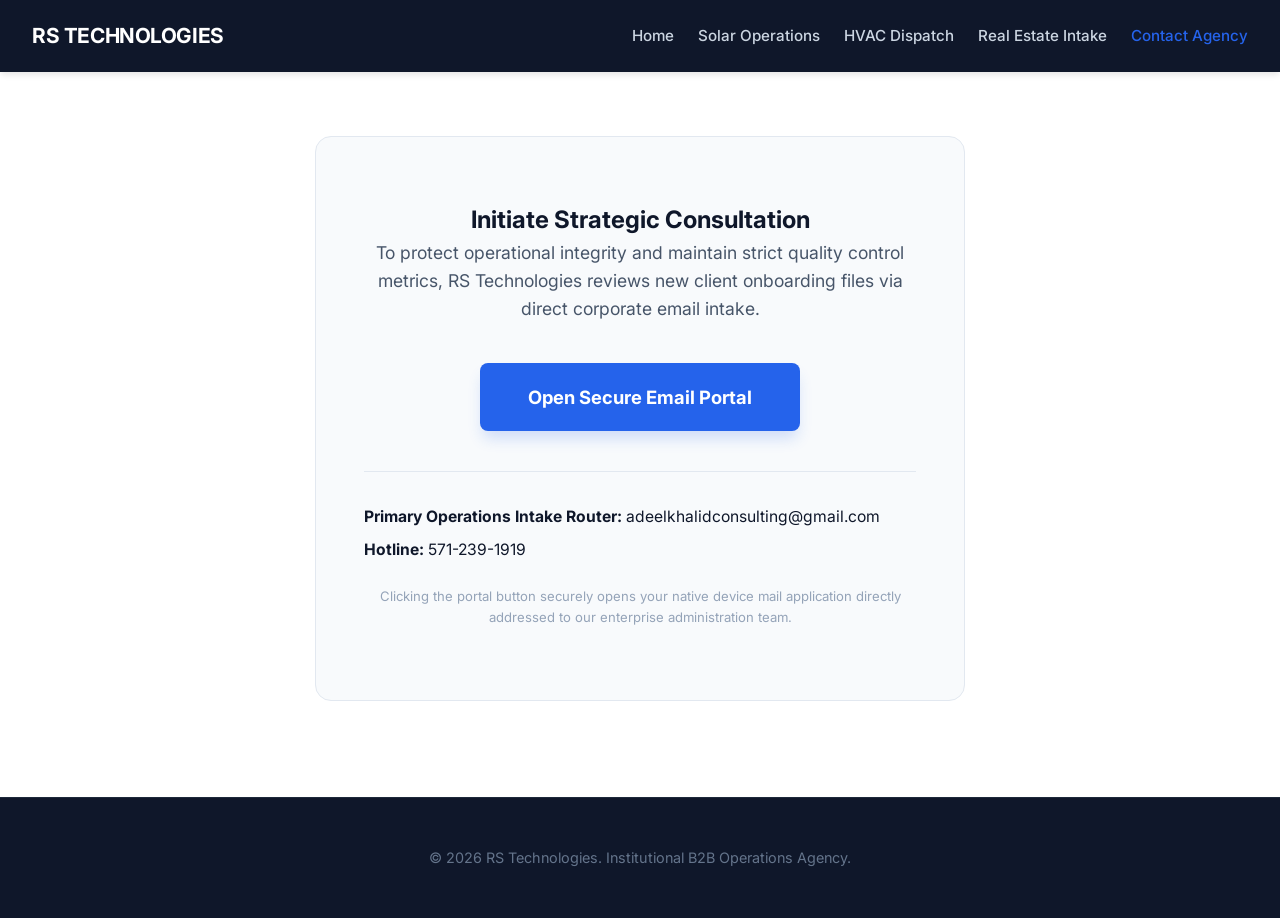
==== contact.html @ de3f24df "Add files via upload" ====
<!DOCTYPE html>
<html lang="en">
<head>
    <meta charset="UTF-8">
    <meta name="viewport" content="width=device-width, initial-scale=1.0">
    <meta name="description" content="Initiate operational partnership with RS Technologies B2B Intake Agency. Contact our operations desk directly.">
    <title>Initiate Corporate Partnership | RS Technologies</title>
    <link rel="stylesheet" href="styles.css">
</head>
<body>
    <nav>
        <a href="index.html" class="logo">RS TECHNOLOGIES</a>
        <div class="links">
            <a href="index.html">Home</a>
            <a href="solar.html">Solar Operations</a>
            <a href="hvac.html">HVAC Dispatch</a>
            <a href="realestate.html">Real Estate Intake</a>
            <a href="contact.html" class="active">Contact Agency</a>
        </div>
    </nav>

    <main class="container page-content">
        <div class="contact-box">
            <h2>Initiate Strategic Consultation</h2>
            <p class="contact-lead">To protect operational integrity and maintain strict quality control metrics, RS Technologies reviews new client onboarding files via direct corporate email intake.</p>
            
            <div class="cta-wrapper">
                <a href="mailto:adeelkhalidconsulting@gmail.com?subject=RS%20Technologies%20Partnership%20Inquiry" class="btn-cta">Open Secure Email Portal</a>
            </div>
            
            <div class="contact-meta">
                <p><strong>Primary Operations Intake Router:</strong> adeelkhalidconsulting@gmail.com</p>
                <p><strong>Hotline:</strong> 571-239-1919</p>
                <p class="disclaimer">Clicking the portal button securely opens your native device mail application directly addressed to our enterprise administration team.</p>
            </div>
        </div>
    </main>

    <footer>
        <p>&copy; 2026 RS Technologies. Institutional B2B Operations Agency.</p>
    </footer>
</body>
</html>
---- styles.css ----
/* Production Global CSS Framework */
@import url('https://fonts.googleapis.com/css2?family=Inter:wght@300;400;500;600;700&display=swap');

:root {
    --navy: #0f172a;
    --blue: #2563eb;
    --slate: #475569;
    --light: #f8fafc;
    --border: #e2e8f0;
}

* {
    box-sizing: border-box;
    margin: 0;
    padding: 0;
}

body {
    font-family: 'Inter', sans-serif;
    color: var(--navy);
    line-height: 1.6;
    background: #fff;
    -webkit-font-smoothing: antialiased;
}

.container {
    width: 100%;
    max-width: 1200px;
    margin: 0 auto;
    padding: 0 24px;
}

/* Navigation Architecture */
nav {
    background: var(--navy);
    padding: 1.2rem 2rem;
    display: flex;
    justify-content: space-between;
    align-items: center;
    position: sticky;
    top: 0;
    z-index: 1000;
    box-shadow: 0 4px 6px -1px rgba(0, 0, 0, 0.1);
}

nav .logo {
    color: #fff;
    font-weight: 700;
    font-size: 1.3rem;
    text-decoration: none;
    letter-spacing: -0.02em;
}

nav .links {
    display: flex;
    gap: 1.5rem;
}

nav .links a {
    color: #cbd5e1;
    text-decoration: none;
    font-weight: 500;
    font-size: 0.95rem;
    transition: color 0.2s ease;
}

nav .links a:hover, nav .links a.active {
    color: #fff;
}

nav .links a.active {
    color: var(--blue);
}

/* Master Hero Layout */
.hero {
    background: linear-gradient(135deg, #0f172a 0%, #1e293b 100%);
    color: #fff;
    padding: 8rem 0;
    text-align: center;
}

.hero h1 {
    font-size: 3.5rem;
    font-weight: 700;
    letter-spacing: -0.04em;
    margin-bottom: 1.5rem;
    line-height: 1.2;
}

.hero p {
    font-size: 1.25rem;
    max-width: 800px;
    margin: 0 auto 2.5rem;
    color: #94a3b8;
}

/* Inner Page Structural Headings */
.inner-hero {
    background: var(--light);
    padding: 5rem 0;
    text-align: center;
    border-bottom: 1px solid var(--border);
}

.inner-hero h1 {
    font-size: 2.8rem;
    font-weight: 700;
    color: var(--navy);
    margin-bottom: 1rem;
    letter-spacing: -0.03em;
}

.inner-hero p {
    font-size: 1.2rem;
    color: var(--slate);
    max-width: 750px;
    margin: 0 auto;
}

/* Grid & Content Structures */
.section {
    padding: 6rem 0;
}

.section-title {
    font-size: 2.2rem;
    text-align: center;
    font-weight: 700;
    margin-bottom: 3.5rem;
    letter-spacing: -0.02em;
}

.grid {
    display: grid;
    grid-template-columns: repeat(auto-fit, minmax(320px, 1fr));
    gap: 2.5rem;
}

.card {
    padding: 3rem 2rem;
    border: 1px solid var(--border);
    border-radius: 12px;
    background: #fff;
    transition: all 0.3s cubic-bezier(0.4, 0, 0.2, 1);
    display: flex;
    flex-direction: column;
    justify-content: space-between;
}

.card:hover {
    transform: translateY(-4px);
    border-color: var(--blue);
    box-shadow: 0 20px 25px -5px rgba(0,0,0,0.05);
}

.card h3 {
    font-size: 1.4rem;
    margin-bottom: 1rem;
    color: var(--navy);
}

.card p {
    color: var(--slate);
    margin-bottom: 2rem;
    font-size: 0.98rem;
}

/* Content Split Column Patterns */
.content-grid {
    display: grid;
    grid-template-columns: 2fr 1fr;
    gap: 3.5rem;
}

.content-block h2 {
    font-size: 1.8rem;
    margin-bottom: 1.2rem;
    letter-spacing: -0.02em;
}

.content-block p {
    color: var(--slate);
    font-size: 1.05rem;
    margin-bottom: 2rem;
}

.content-block ul {
    list-style-type: none;
    margin-bottom: 2rem;
}

.content-block ul li {
    position: relative;
    padding-left: 1.75rem;
    margin-bottom: 0.75rem;
    color: var(--slate);
    font-size: 1.02rem;
}

.content-block ul li::before {
    content: "✓";
    position: absolute;
    left: 0;
    color: var(--blue);
    font-weight: 700;
}

.value-prop {
    background: var(--light);
    padding: 2rem;
    border-left: 4px solid var(--blue);
    border-radius: 0 8px 8px 0;
    margin-bottom: 2.5rem;
}

.value-prop h3 {
    font-size: 1.2rem;
    margin-bottom: 0.5rem;
}

.value-prop p {
    margin-bottom: 0;
    font-size: 0.98rem;
}

.sidebar-card {
    background: var(--light);
    padding: 2.5rem;
    border-radius: 12px;
    border: 1px solid var(--border);
    height: fit-content;
}

.sidebar-card h3 {
    margin-bottom: 0.75rem;
}

.sidebar-card p {
    color: var(--slate);
    font-size: 0.95rem;
    margin-bottom: 1.5rem;
}

/* Contact Module Panel */
.contact-box {
    max-width: 650px;
    margin: 4rem auto;
    padding: 4rem 3rem;
    background: var(--light);
    border-radius: 16px;
    border: 1px solid var(--border);
    text-align: center;
}

.contact-lead {
    color: var(--slate);
    font-size: 1.1rem;
    margin-bottom: 2.5rem;
}

.cta-wrapper {
    margin-bottom: 2.5rem;
}

.contact-meta {
    border-top: 1px solid var(--border);
    padding-top: 2rem;
    text-align: left;
}

.contact-meta p {
    margin-bottom: 0.5rem;
    font-size: 0.98rem;
}

.contact-meta .disclaimer {
    margin-top: 1.5rem;
    font-size: 0.82rem;
    color: #94a3b8;
    text-align: center;
}

/* Design Components & Utilities */
.btn {
    background: var(--blue);
    color: #fff;
    padding: 0.9rem 2rem;
    text-decoration: none;
    border-radius: 6px;
    font-weight: 600;
    display: inline-block;
    transition: background 0.2s ease;
}

.btn:hover {
    background: #1d4ed8;
}

.block-btn {
    display: block;
    text-align: center;
}

.btn-cta {
    background: var(--blue);
    color: #fff;
    padding: 1.2rem 3rem;
    text-decoration: none;
    border-radius: 8px;
    font-weight: 700;
    font-size: 1.15rem;
    display: inline-block;
    box-shadow: 0 10px 15px -3px rgba(37, 99, 235, 0.2);
    transition: transform 0.2s ease, background 0.2s ease;
}

.btn-cta:hover {
    background: #1d4ed8;
    transform: translateY(-2px);
}

.btn-ghost {
    color: var(--blue);
    text-decoration: none;
    font-weight: 600;
    font-size: 0.95rem;
}

.badge {
    background: #dbeafe;
    color: var(--blue);
    padding: 0.25rem 0.75rem;
    border-radius: 50px;
    font-size: 0.8rem;
    font-weight: 600;
    display: inline-block;
    margin-bottom: 1rem;
}

.accent-section {
    background: var(--light);
    border-radius: 20px;
    margin-bottom: 4rem;
    padding: 5rem 3rem;
}

.accent-wrapper {
    max-width: 800px;
    margin: 0 auto;
    text-align: center;
}

.accent-wrapper h2 {
    font-size: 2rem;
    margin-bottom: 1.5rem;
}

.accent-wrapper p {
    color: var(--slate);
    font-size: 1.1rem;
    margin-bottom: 2.5rem;
}

.stats-row {
    display: flex;
    justify-content: center;
    gap: 3rem;
    font-weight: 700;
    font-size: 1.1rem;
    color: var(--blue);
}

/* Global Corporate Footer */
footer {
    background: var(--navy);
    color: #64748b;
    text-align: center;
    padding: 3rem 2rem;
    border-top: 1px solid #1e293b;
    font-size: 0.9rem;
    margin-top: 6rem;
}

/* Responsive Adaptive Viewports */
@media (max-width: 968px) {
    .content-grid {
        grid-template-columns: 1fr;
        gap: 2.5rem;
    }
    .sidebar-card {
        order: -1;
    }
}

@media (max-width: 768px) {
    .hero h1 {
        font-size: 2.5rem;
    }
    nav {
        flex-direction: column;
        gap: 1.2rem;
        text-align: center;
    }
    .stats-row {
        flex-direction: column;
        gap: 1rem;
    }
}
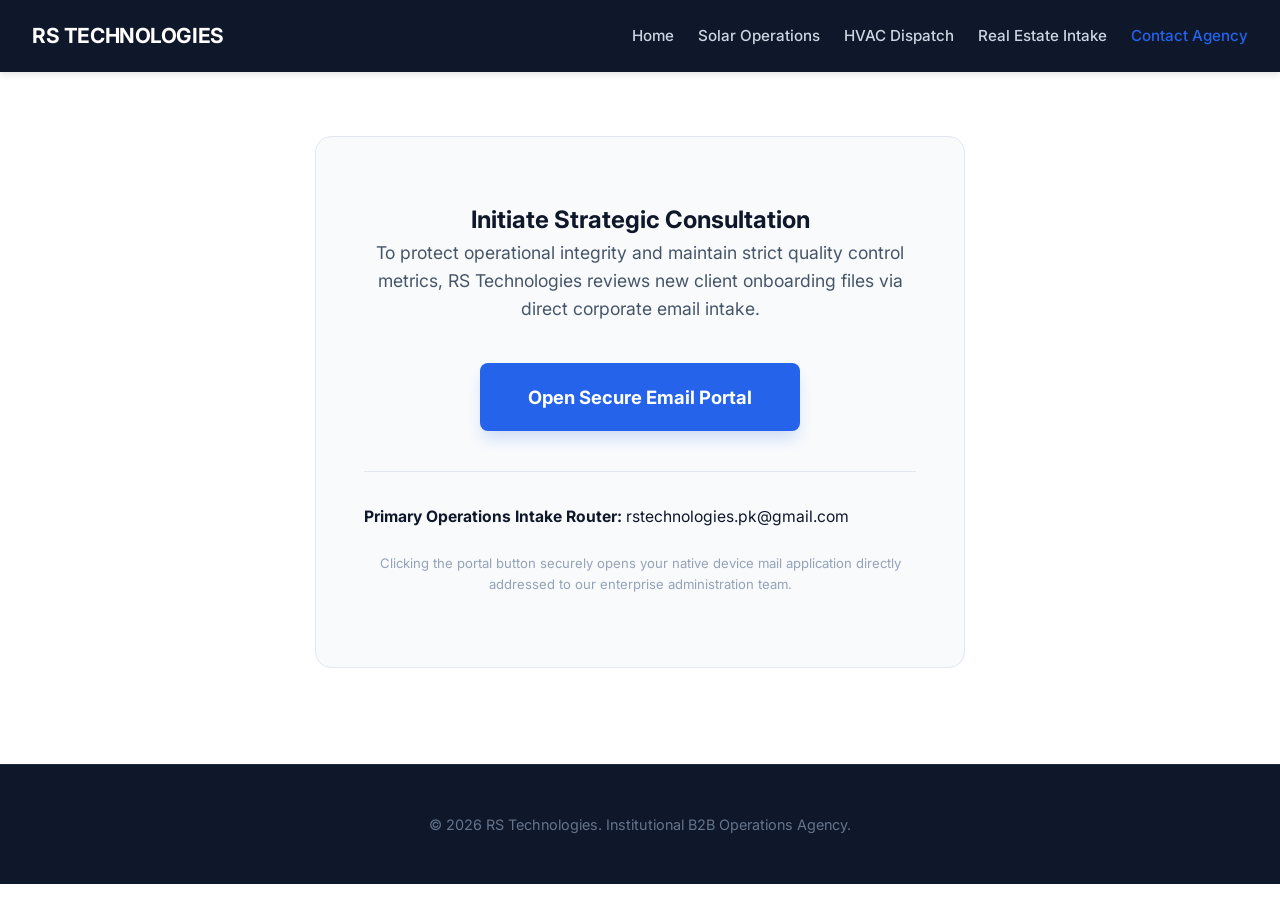
==== commit 53a3f527: "Update contact email and hotline information" ====
--- a/contact.html
+++ b/contact.html
@@ -29,8 +29,7 @@
             </div>
             
             <div class="contact-meta">
-                <p><strong>Primary Operations Intake Router:</strong> adeelkhalidconsulting@gmail.com</p>
-                <p><strong>Hotline:</strong> 571-239-1919</p>
+                <p><strong>Primary Operations Intake Router:</strong> rstechnologies.pk@gmail.com</p>
                 <p class="disclaimer">Clicking the portal button securely opens your native device mail application directly addressed to our enterprise administration team.</p>
             </div>
         </div>
@@ -40,4 +39,4 @@
         <p>&copy; 2026 RS Technologies. Institutional B2B Operations Agency.</p>
     </footer>
 </body>
-</html>+</html>
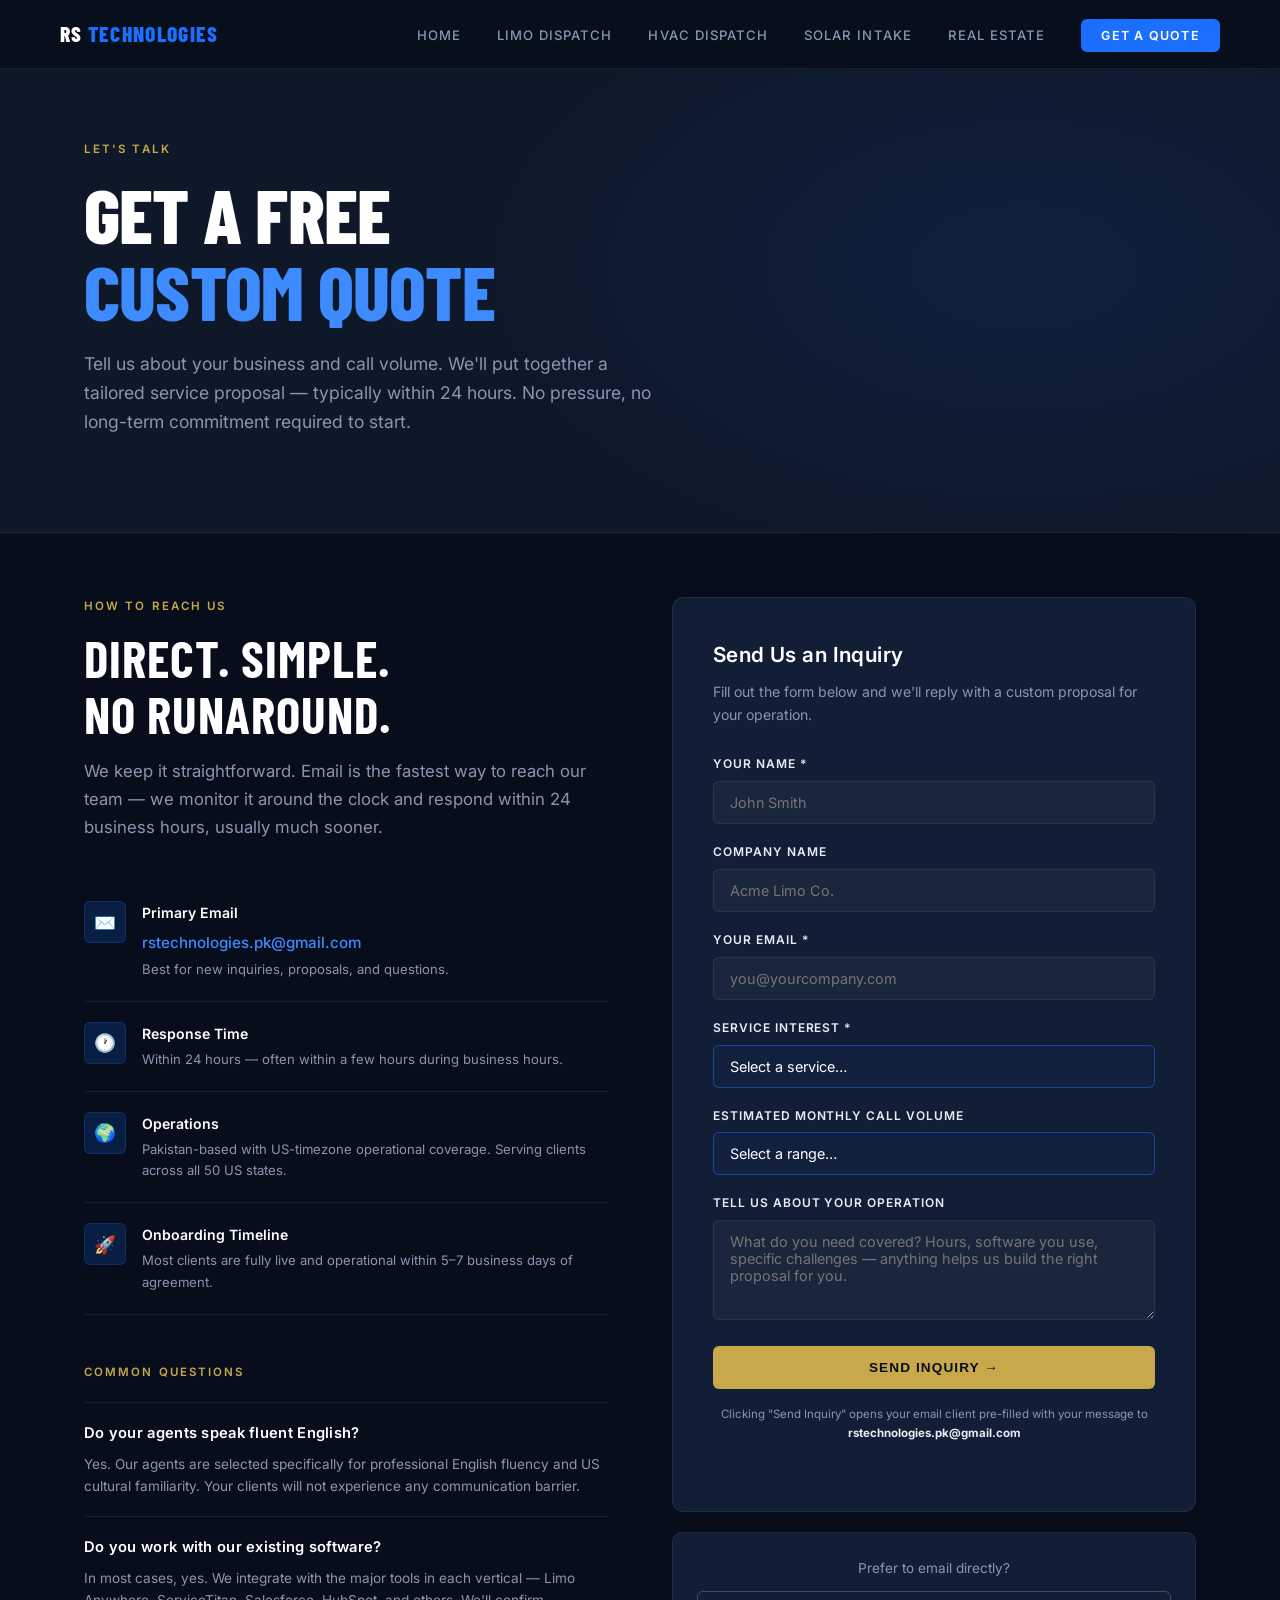
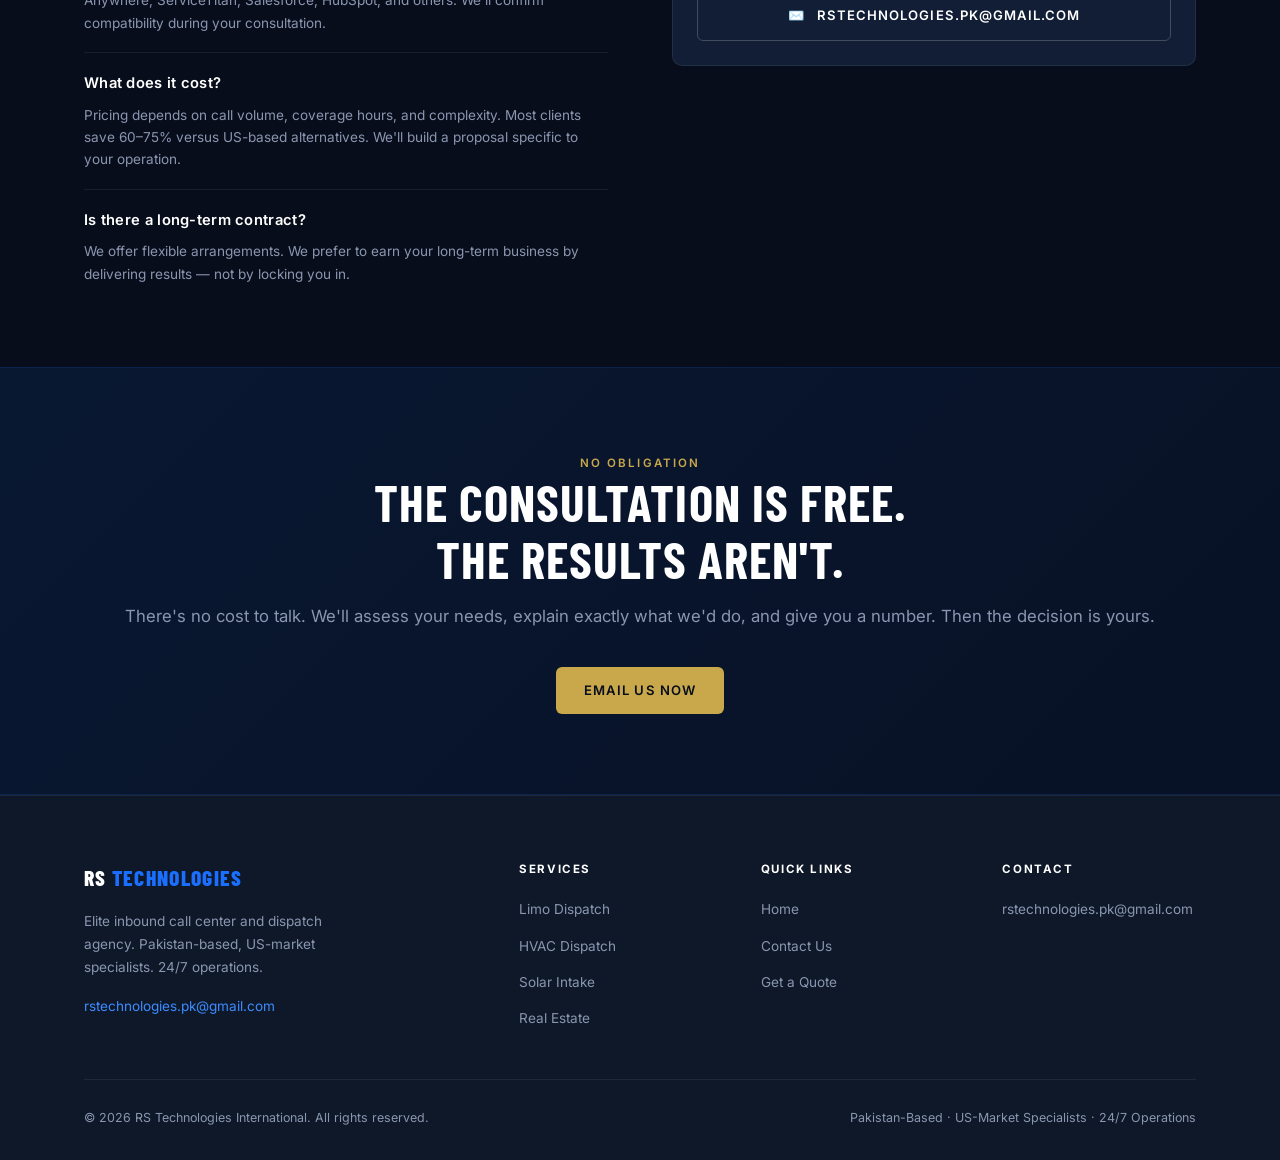
==== commit 994302c4: "Add files via upload" ====
--- a/contact.html
+++ b/contact.html
@@ -1,42 +1,236 @@
 <!DOCTYPE html>
 <html lang="en">
 <head>
-    <meta charset="UTF-8">
-    <meta name="viewport" content="width=device-width, initial-scale=1.0">
-    <meta name="description" content="Initiate operational partnership with RS Technologies B2B Intake Agency. Contact our operations desk directly.">
-    <title>Initiate Corporate Partnership | RS Technologies</title>
-    <link rel="stylesheet" href="styles.css">
+  <meta charset="UTF-8" />
+  <meta name="viewport" content="width=device-width, initial-scale=1.0" />
+  <title>Contact RS Technologies | Get a Free Call Center Quote</title>
+  <meta name="description" content="Contact RS Technologies to get a free quote for limo dispatch, HVAC, solar, or real estate call center services. Email us or submit the inquiry form — we respond within 24 hours." />
+  <meta name="keywords" content="contact RS Technologies, call center quote, limo dispatch outsourcing inquiry, HVAC call center quote, inbound call center Pakistan contact" />
+  <meta name="robots" content="index, follow" />
+  <link rel="canonical" href="https://rstechnologiesinternational.com/contact.html" />
+  <meta property="og:title"       content="Contact RS Technologies | Get a Free Quote" />
+  <meta property="og:description" content="Get a free quote for professional inbound call center and dispatch services. We respond within 24 hours." />
+  <meta property="og:url"         content="https://rstechnologiesinternational.com/contact.html" />
+  <link rel="stylesheet" href="style.css" />
 </head>
 <body>
-    <nav>
-        <a href="index.html" class="logo">RS TECHNOLOGIES</a>
-        <div class="links">
-            <a href="index.html">Home</a>
-            <a href="solar.html">Solar Operations</a>
-            <a href="hvac.html">HVAC Dispatch</a>
-            <a href="realestate.html">Real Estate Intake</a>
-            <a href="contact.html" class="active">Contact Agency</a>
-        </div>
-    </nav>
-
-    <main class="container page-content">
-        <div class="contact-box">
-            <h2>Initiate Strategic Consultation</h2>
-            <p class="contact-lead">To protect operational integrity and maintain strict quality control metrics, RS Technologies reviews new client onboarding files via direct corporate email intake.</p>
-            
-            <div class="cta-wrapper">
-                <a href="mailto:adeelkhalidconsulting@gmail.com?subject=RS%20Technologies%20Partnership%20Inquiry" class="btn-cta">Open Secure Email Portal</a>
-            </div>
-            
-            <div class="contact-meta">
-                <p><strong>Primary Operations Intake Router:</strong> rstechnologies.pk@gmail.com</p>
-                <p class="disclaimer">Clicking the portal button securely opens your native device mail application directly addressed to our enterprise administration team.</p>
-            </div>
-        </div>
-    </main>
-
-    <footer>
-        <p>&copy; 2026 RS Technologies. Institutional B2B Operations Agency.</p>
-    </footer>
+
+<nav class="nav" role="navigation" aria-label="Main navigation">
+  <div class="nav-inner">
+    <a href="index.html" class="nav-logo">RS <span>Technologies</span></a>
+    <ul class="nav-links" role="list">
+      <li><a href="index.html">Home</a></li>
+      <li><a href="limo-dispatch.html">Limo Dispatch</a></li>
+      <li><a href="hvac.html">HVAC Dispatch</a></li>
+      <li><a href="solar.html">Solar Intake</a></li>
+      <li><a href="real-estate.html">Real Estate</a></li>
+      <li><a href="contact.html" class="nav-cta active">Get a Quote</a></li>
+    </ul>
+    <button class="nav-toggle" aria-label="Toggle navigation">
+      <span></span><span></span><span></span>
+    </button>
+  </div>
+</nav>
+
+<header class="page-hero" role="banner" style="padding-bottom:60px;">
+  <div class="container page-hero-inner">
+    <span class="eyebrow">Let's Talk</span>
+    <h1 class="display">Get a Free<br><span style="color:var(--blue-light)">Custom Quote</span></h1>
+    <p>Tell us about your business and call volume. We'll put together a tailored service proposal — typically within 24 hours. No pressure, no long-term commitment required to start.</p>
+  </div>
+</header>
+
+<main>
+<section class="section-sm" aria-labelledby="contact-heading">
+  <div class="container">
+    <div class="contact-grid">
+
+      <!-- LEFT: Info -->
+      <div class="contact-info">
+        <span class="eyebrow" style="margin-bottom:14px; display:block;">How to Reach Us</span>
+        <h2 id="contact-heading">Direct. Simple.<br>No Runaround.</h2>
+        <p>We keep it straightforward. Email is the fastest way to reach our team — we monitor it around the clock and respond within 24 business hours, usually much sooner.</p>
+
+        <div class="contact-method">
+          <div class="contact-method-icon" aria-hidden="true">✉️</div>
+          <div>
+            <h4>Primary Email</h4>
+            <a href="mailto:rstechnologies.pk@gmail.com">rstechnologies.pk@gmail.com</a>
+            <p style="margin-top:4px;">Best for new inquiries, proposals, and questions.</p>
+          </div>
+        </div>
+
+        <div class="contact-method">
+          <div class="contact-method-icon" aria-hidden="true">🕐</div>
+          <div>
+            <h4>Response Time</h4>
+            <p>Within 24 hours — often within a few hours during business hours.</p>
+          </div>
+        </div>
+
+        <div class="contact-method">
+          <div class="contact-method-icon" aria-hidden="true">🌍</div>
+          <div>
+            <h4>Operations</h4>
+            <p>Pakistan-based with US-timezone operational coverage. Serving clients across all 50 US states.</p>
+          </div>
+        </div>
+
+        <div class="contact-method">
+          <div class="contact-method-icon" aria-hidden="true">🚀</div>
+          <div>
+            <h4>Onboarding Timeline</h4>
+            <p>Most clients are fully live and operational within 5–7 business days of agreement.</p>
+          </div>
+        </div>
+
+        <!-- FAQ Mini -->
+        <div style="margin-top:48px;">
+          <div class="eyebrow" style="margin-bottom:20px; display:block;">Common Questions</div>
+
+          <div style="border-top:1px solid var(--border); padding:18px 0;">
+            <h3 style="color:var(--white); font-size:0.92rem; margin-bottom:8px;">Do your agents speak fluent English?</h3>
+            <p style="font-size:0.85rem;">Yes. Our agents are selected specifically for professional English fluency and US cultural familiarity. Your clients will not experience any communication barrier.</p>
+          </div>
+
+          <div style="border-top:1px solid var(--border); padding:18px 0;">
+            <h3 style="color:var(--white); font-size:0.92rem; margin-bottom:8px;">Do you work with our existing software?</h3>
+            <p style="font-size:0.85rem;">In most cases, yes. We integrate with the major tools in each vertical — Limo Anywhere, ServiceTitan, Salesforce, HubSpot, and others. We'll confirm compatibility during your consultation.</p>
+          </div>
+
+          <div style="border-top:1px solid var(--border); padding:18px 0;">
+            <h3 style="color:var(--white); font-size:0.92rem; margin-bottom:8px;">What does it cost?</h3>
+            <p style="font-size:0.85rem;">Pricing depends on call volume, coverage hours, and complexity. Most clients save 60–75% versus US-based alternatives. We'll build a proposal specific to your operation.</p>
+          </div>
+
+          <div style="border-top:1px solid var(--border); padding:18px 0;">
+            <h3 style="color:var(--white); font-size:0.92rem; margin-bottom:8px;">Is there a long-term contract?</h3>
+            <p style="font-size:0.85rem;">We offer flexible arrangements. We prefer to earn your long-term business by delivering results — not by locking you in.</p>
+          </div>
+        </div>
+      </div>
+
+      <!-- RIGHT: Form -->
+      <div>
+        <div class="contact-form-box">
+          <h3>Send Us an Inquiry</h3>
+          <p>Fill out the form below and we'll reply with a custom proposal for your operation.</p>
+
+          <form id="contactForm" novalidate aria-label="Contact inquiry form">
+            <div class="form-group">
+              <label for="name">Your Name *</label>
+              <input type="text" id="name" name="name" placeholder="John Smith" required autocomplete="name" />
+            </div>
+            <div class="form-group">
+              <label for="company">Company Name</label>
+              <input type="text" id="company" name="company" placeholder="Acme Limo Co." autocomplete="organization" />
+            </div>
+            <div class="form-group">
+              <label for="email">Your Email *</label>
+              <input type="email" id="email" name="email" placeholder="you@yourcompany.com" required autocomplete="email" />
+            </div>
+            <div class="form-group">
+              <label for="service">Service Interest *</label>
+              <select id="service" name="service" required>
+                <option value="" disabled selected>Select a service…</option>
+                <option value="Limo &amp; Executive Dispatch">Limo &amp; Executive Dispatch</option>
+                <option value="HVAC Dispatch">HVAC Dispatch</option>
+                <option value="Solar Lead Intake">Solar Lead Intake</option>
+                <option value="Real Estate Intake">Real Estate Intake</option>
+                <option value="General Inbound Answering">General Inbound Answering</option>
+                <option value="Multiple Services">Multiple Services</option>
+                <option value="Other / Not Listed">Other / Not Listed</option>
+              </select>
+            </div>
+            <div class="form-group">
+              <label for="volume">Estimated Monthly Call Volume</label>
+              <select id="volume" name="volume">
+                <option value="" disabled selected>Select a range…</option>
+                <option value="Under 100">Under 100 calls/month</option>
+                <option value="100–500">100–500 calls/month</option>
+                <option value="500–1,000">500–1,000 calls/month</option>
+                <option value="1,000–5,000">1,000–5,000 calls/month</option>
+                <option value="5,000+">5,000+ calls/month</option>
+                <option value="Not Sure">Not Sure Yet</option>
+              </select>
+            </div>
+            <div class="form-group">
+              <label for="message">Tell Us About Your Operation</label>
+              <textarea id="message" name="message" placeholder="What do you need covered? Hours, software you use, specific challenges — anything helps us build the right proposal for you."></textarea>
+            </div>
+            <button type="submit" class="btn btn-gold form-submit">Send Inquiry →</button>
+          </form>
+
+          <p style="font-size:0.72rem; color:var(--muted); text-align:center; margin-top:16px;">
+            Clicking "Send Inquiry" opens your email client pre-filled with your message to <strong style="color:var(--offwhite);">rstechnologies.pk@gmail.com</strong>
+          </p>
+        </div>
+
+        <!-- Direct email fallback -->
+        <div style="margin-top:20px; background:var(--navy-card); border:1px solid var(--border); border-radius:10px; padding:24px; text-align:center;">
+          <p style="font-size:0.85rem; margin-bottom:12px;">Prefer to email directly?</p>
+          <a href="mailto:rstechnologies.pk@gmail.com?subject=Partnership Inquiry — RS Technologies" class="btn btn-outline" style="width:100%; justify-content:center;">
+            ✉️ &nbsp; rstechnologies.pk@gmail.com
+          </a>
+        </div>
+      </div>
+
+    </div>
+  </div>
+</section>
+
+<!-- BOTTOM CTA -->
+<section class="cta-band" aria-labelledby="contact-cta-heading">
+  <div class="container">
+    <span class="eyebrow">No Obligation</span>
+    <h2 id="contact-cta-heading">The Consultation is Free.<br>The Results Aren't.</h2>
+    <p>There's no cost to talk. We'll assess your needs, explain exactly what we'd do, and give you a number. Then the decision is yours.</p>
+    <div class="actions">
+      <a href="mailto:rstechnologies.pk@gmail.com?subject=Free Consultation Request" class="btn btn-gold">Email Us Now</a>
+    </div>
+  </div>
+</section>
+</main>
+
+<footer role="contentinfo">
+  <div class="container">
+    <div class="footer-grid">
+      <div class="footer-brand">
+        <div class="nav-logo">RS <span style="color:var(--blue)">Technologies</span></div>
+        <p>Elite inbound call center and dispatch agency. Pakistan-based, US-market specialists. 24/7 operations.</p>
+        <a href="mailto:rstechnologies.pk@gmail.com" style="color:var(--blue-light); font-size:0.85rem; margin-top:16px; display:inline-block;">rstechnologies.pk@gmail.com</a>
+      </div>
+      <div class="footer-col">
+        <h4>Services</h4>
+        <ul role="list">
+          <li><a href="limo-dispatch.html">Limo Dispatch</a></li>
+          <li><a href="hvac.html">HVAC Dispatch</a></li>
+          <li><a href="solar.html">Solar Intake</a></li>
+          <li><a href="real-estate.html">Real Estate</a></li>
+        </ul>
+      </div>
+      <div class="footer-col">
+        <h4>Quick Links</h4>
+        <ul role="list">
+          <li><a href="index.html">Home</a></li>
+          <li><a href="contact.html">Contact Us</a></li>
+          <li><a href="contact.html">Get a Quote</a></li>
+        </ul>
+      </div>
+      <div class="footer-col">
+        <h4>Contact</h4>
+        <ul role="list">
+          <li><a href="mailto:rstechnologies.pk@gmail.com">rstechnologies.pk@gmail.com</a></li>
+        </ul>
+      </div>
+    </div>
+    <div class="footer-bottom">
+      <p style="color:var(--muted);">© 2026 RS Technologies International. All rights reserved.</p>
+      <span>Pakistan-Based · US-Market Specialists · 24/7 Operations</span>
+    </div>
+  </div>
+</footer>
+
+<script src="main.js"></script>
 </body>
 </html>
--- a/style.css
+++ b/style.css
@@ -0,0 +1,944 @@
+/* ============================================
+   RS TECHNOLOGIES — Global Stylesheet
+   Palette: Midnight Navy / Electric Blue / Gold
+   Type: Barlow Condensed (display) / Inter (body)
+   ============================================ */
+
+@import url('https://fonts.googleapis.com/css2?family=Barlow+Condensed:wght@400;600;700;800&family=Inter:wght@300;400;500;600&display=swap');
+
+/* ---- Reset & Base ---- */
+*, *::before, *::after { box-sizing: border-box; margin: 0; padding: 0; }
+
+:root {
+  --navy:       #070D1A;
+  --navy-mid:   #0E1829;
+  --navy-card:  #111E35;
+  --blue:       #1A6FFF;
+  --blue-light: #3D8BFF;
+  --blue-glow:  rgba(26,111,255,0.18);
+  --gold:       #C9A84C;
+  --gold-light: #DFC074;
+  --white:      #FFFFFF;
+  --offwhite:   #E8ECF4;
+  --muted:      #8A96B0;
+  --border:     rgba(255,255,255,0.07);
+  --radius:     6px;
+  --transition: 0.25s ease;
+}
+
+html { scroll-behavior: smooth; font-size: 16px; }
+
+body {
+  background: var(--navy);
+  color: var(--offwhite);
+  font-family: 'Inter', sans-serif;
+  font-weight: 400;
+  line-height: 1.65;
+  -webkit-font-smoothing: antialiased;
+}
+
+img { max-width: 100%; display: block; }
+a { color: inherit; text-decoration: none; }
+ul { list-style: none; }
+
+/* ---- Typography Scale ---- */
+.display {
+  font-family: 'Barlow Condensed', sans-serif;
+  font-weight: 800;
+  text-transform: uppercase;
+  letter-spacing: -0.01em;
+  line-height: 1.0;
+}
+
+h1 { font-size: clamp(2.8rem, 6vw, 5.2rem); }
+h2 { font-size: clamp(2rem, 4vw, 3.2rem); font-family: 'Barlow Condensed', sans-serif; font-weight: 700; text-transform: uppercase; letter-spacing: 0.02em; line-height: 1.1; }
+h3 { font-size: 1.15rem; font-weight: 600; letter-spacing: 0.02em; }
+p  { font-size: 1rem; color: var(--muted); }
+
+.eyebrow {
+  font-family: 'Inter', sans-serif;
+  font-size: 0.72rem;
+  font-weight: 600;
+  letter-spacing: 0.18em;
+  text-transform: uppercase;
+  color: var(--gold);
+}
+
+/* ---- Layout ---- */
+.container { max-width: 1160px; margin: 0 auto; padding: 0 24px; }
+.section    { padding: 96px 0; }
+.section-sm { padding: 64px 0; }
+
+/* ---- Navigation ---- */
+.nav {
+  position: fixed;
+  top: 0; left: 0; right: 0;
+  z-index: 100;
+  padding: 0 24px;
+  background: rgba(7,13,26,0.85);
+  backdrop-filter: blur(14px);
+  -webkit-backdrop-filter: blur(14px);
+  border-bottom: 1px solid var(--border);
+  transition: background var(--transition);
+}
+
+.nav-inner {
+  max-width: 1160px;
+  margin: 0 auto;
+  display: flex;
+  align-items: center;
+  justify-content: space-between;
+  height: 68px;
+}
+
+.nav-logo {
+  font-family: 'Barlow Condensed', sans-serif;
+  font-weight: 800;
+  font-size: 1.35rem;
+  letter-spacing: 0.06em;
+  text-transform: uppercase;
+  color: var(--white);
+}
+
+.nav-logo span { color: var(--blue); }
+
+.nav-links {
+  display: flex;
+  align-items: center;
+  gap: 36px;
+}
+
+.nav-links a {
+  font-size: 0.82rem;
+  font-weight: 500;
+  letter-spacing: 0.08em;
+  text-transform: uppercase;
+  color: var(--muted);
+  transition: color var(--transition);
+}
+
+.nav-links a:hover,
+.nav-links a.active { color: var(--white); }
+
+.nav-cta {
+  font-size: 0.78rem !important;
+  font-weight: 600 !important;
+  letter-spacing: 0.1em !important;
+  color: var(--white) !important;
+  background: var(--blue);
+  padding: 9px 20px;
+  border-radius: var(--radius);
+  transition: background var(--transition) !important;
+}
+
+.nav-cta:hover { background: var(--blue-light) !important; }
+
+/* Hamburger */
+.nav-toggle {
+  display: none;
+  flex-direction: column;
+  gap: 5px;
+  cursor: pointer;
+  background: none;
+  border: none;
+  padding: 4px;
+}
+
+.nav-toggle span {
+  display: block;
+  width: 24px;
+  height: 2px;
+  background: var(--white);
+  border-radius: 2px;
+  transition: all 0.3s ease;
+}
+
+/* ---- Hero ---- */
+.hero {
+  min-height: 100vh;
+  display: flex;
+  align-items: center;
+  padding-top: 68px;
+  position: relative;
+  overflow: hidden;
+}
+
+.hero-bg {
+  position: absolute;
+  inset: 0;
+  background:
+    radial-gradient(ellipse 80% 60% at 60% 40%, rgba(26,111,255,0.12) 0%, transparent 70%),
+    linear-gradient(180deg, var(--navy) 0%, var(--navy-mid) 100%);
+}
+
+.hero-grid {
+  position: absolute;
+  inset: 0;
+  background-image:
+    linear-gradient(rgba(255,255,255,0.03) 1px, transparent 1px),
+    linear-gradient(90deg, rgba(255,255,255,0.03) 1px, transparent 1px);
+  background-size: 60px 60px;
+  mask-image: linear-gradient(180deg, transparent 0%, rgba(0,0,0,0.6) 30%, rgba(0,0,0,0.6) 70%, transparent 100%);
+}
+
+.hero-content {
+  position: relative;
+  z-index: 2;
+  max-width: 1160px;
+  margin: 0 auto;
+  padding: 80px 24px 60px;
+  display: grid;
+  grid-template-columns: 1fr 1fr;
+  gap: 80px;
+  align-items: center;
+}
+
+.hero-left { }
+
+.hero-eyebrow {
+  display: inline-flex;
+  align-items: center;
+  gap: 10px;
+  margin-bottom: 28px;
+}
+
+.hero-eyebrow-dot {
+  width: 6px; height: 6px;
+  border-radius: 50%;
+  background: var(--blue);
+  animation: pulse 2s infinite;
+}
+
+@keyframes pulse {
+  0%, 100% { box-shadow: 0 0 0 0 rgba(26,111,255,0.6); }
+  50%       { box-shadow: 0 0 0 8px rgba(26,111,255,0); }
+}
+
+.hero h1 { color: var(--white); margin-bottom: 8px; }
+.hero h1 em { font-style: normal; color: var(--blue); }
+.hero-sub {
+  font-size: 1.1rem;
+  color: var(--muted);
+  margin: 20px 0 40px;
+  max-width: 480px;
+  line-height: 1.7;
+}
+
+.hero-actions { display: flex; gap: 14px; flex-wrap: wrap; }
+
+/* ---- Dispatch Console (Signature Element) ---- */
+.dispatch-console {
+  background: var(--navy-card);
+  border: 1px solid var(--border);
+  border-radius: 10px;
+  overflow: hidden;
+  box-shadow: 0 24px 60px rgba(0,0,0,0.5), 0 0 0 1px rgba(26,111,255,0.1);
+}
+
+.console-header {
+  background: rgba(26,111,255,0.08);
+  border-bottom: 1px solid var(--border);
+  padding: 14px 20px;
+  display: flex;
+  align-items: center;
+  justify-content: space-between;
+}
+
+.console-dots { display: flex; gap: 7px; }
+.console-dots span {
+  width: 10px; height: 10px; border-radius: 50%;
+}
+.console-dots span:nth-child(1) { background: #FF5F57; }
+.console-dots span:nth-child(2) { background: #FEBC2E; }
+.console-dots span:nth-child(3) { background: #28C840; }
+
+.console-title {
+  font-size: 0.72rem;
+  font-weight: 600;
+  letter-spacing: 0.12em;
+  text-transform: uppercase;
+  color: var(--muted);
+}
+
+.console-status {
+  display: flex;
+  align-items: center;
+  gap: 6px;
+  font-size: 0.68rem;
+  color: #28C840;
+  font-weight: 600;
+  letter-spacing: 0.08em;
+  text-transform: uppercase;
+}
+
+.console-status::before {
+  content: '';
+  width: 6px; height: 6px;
+  border-radius: 50%;
+  background: #28C840;
+  animation: pulse-green 1.5s infinite;
+}
+
+@keyframes pulse-green {
+  0%, 100% { opacity: 1; }
+  50%       { opacity: 0.3; }
+}
+
+.console-body { padding: 20px; }
+
+.console-stat-row {
+  display: grid;
+  grid-template-columns: 1fr 1fr 1fr;
+  gap: 12px;
+  margin-bottom: 20px;
+}
+
+.console-stat {
+  background: rgba(255,255,255,0.03);
+  border: 1px solid var(--border);
+  border-radius: var(--radius);
+  padding: 12px 14px;
+  text-align: center;
+}
+
+.console-stat-num {
+  font-family: 'Barlow Condensed', sans-serif;
+  font-size: 1.6rem;
+  font-weight: 700;
+  color: var(--blue-light);
+  display: block;
+}
+
+.console-stat-label {
+  font-size: 0.62rem;
+  text-transform: uppercase;
+  letter-spacing: 0.1em;
+  color: var(--muted);
+  display: block;
+  margin-top: 2px;
+}
+
+.console-feed { }
+
+.console-feed-title {
+  font-size: 0.65rem;
+  font-weight: 600;
+  letter-spacing: 0.14em;
+  text-transform: uppercase;
+  color: var(--muted);
+  margin-bottom: 10px;
+  border-bottom: 1px solid var(--border);
+  padding-bottom: 8px;
+}
+
+.feed-item {
+  display: flex;
+  align-items: center;
+  gap: 10px;
+  padding: 8px 0;
+  border-bottom: 1px solid rgba(255,255,255,0.03);
+  font-size: 0.78rem;
+  animation: fadeIn 0.4s ease;
+}
+
+@keyframes fadeIn {
+  from { opacity: 0; transform: translateX(-8px); }
+  to   { opacity: 1; transform: translateX(0); }
+}
+
+.feed-badge {
+  font-size: 0.6rem;
+  font-weight: 700;
+  letter-spacing: 0.08em;
+  text-transform: uppercase;
+  padding: 3px 7px;
+  border-radius: 3px;
+  white-space: nowrap;
+  flex-shrink: 0;
+}
+
+.badge-limo  { background: rgba(201,168,76,0.15); color: var(--gold); }
+.badge-hvac  { background: rgba(26,111,255,0.15); color: var(--blue-light); }
+.badge-solar { background: rgba(40,200,64,0.12); color: #4CD964; }
+.badge-re    { background: rgba(255,95,87,0.12); color: #FF8A80; }
+
+.feed-text { color: var(--offwhite); flex: 1; }
+.feed-time { font-size: 0.65rem; color: var(--muted); white-space: nowrap; }
+
+/* ---- Buttons ---- */
+.btn {
+  display: inline-flex;
+  align-items: center;
+  gap: 8px;
+  padding: 13px 28px;
+  border-radius: var(--radius);
+  font-size: 0.82rem;
+  font-weight: 600;
+  letter-spacing: 0.08em;
+  text-transform: uppercase;
+  cursor: pointer;
+  border: none;
+  transition: all var(--transition);
+  white-space: nowrap;
+}
+
+.btn-primary {
+  background: var(--blue);
+  color: var(--white);
+}
+
+.btn-primary:hover {
+  background: var(--blue-light);
+  transform: translateY(-1px);
+  box-shadow: 0 8px 24px rgba(26,111,255,0.35);
+}
+
+.btn-outline {
+  background: transparent;
+  color: var(--white);
+  border: 1px solid rgba(255,255,255,0.2);
+}
+
+.btn-outline:hover {
+  border-color: rgba(255,255,255,0.5);
+  background: rgba(255,255,255,0.04);
+}
+
+.btn-gold {
+  background: var(--gold);
+  color: var(--navy);
+}
+
+.btn-gold:hover {
+  background: var(--gold-light);
+  transform: translateY(-1px);
+  box-shadow: 0 8px 24px rgba(201,168,76,0.3);
+}
+
+/* ---- Trust Bar ---- */
+.trust-bar {
+  padding: 28px 0;
+  border-top: 1px solid var(--border);
+  border-bottom: 1px solid var(--border);
+  background: var(--navy-mid);
+}
+
+.trust-bar-inner {
+  max-width: 1160px;
+  margin: 0 auto;
+  padding: 0 24px;
+  display: flex;
+  align-items: center;
+  justify-content: space-between;
+  flex-wrap: wrap;
+  gap: 24px;
+}
+
+.trust-item {
+  display: flex;
+  align-items: center;
+  gap: 12px;
+}
+
+.trust-icon {
+  width: 36px; height: 36px;
+  background: var(--blue-glow);
+  border: 1px solid rgba(26,111,255,0.2);
+  border-radius: var(--radius);
+  display: flex;
+  align-items: center;
+  justify-content: center;
+  font-size: 1rem;
+  flex-shrink: 0;
+}
+
+.trust-label {
+  font-size: 0.82rem;
+  font-weight: 600;
+  color: var(--offwhite);
+  display: block;
+}
+
+.trust-sub {
+  font-size: 0.7rem;
+  color: var(--muted);
+  display: block;
+}
+
+/* ---- Section Header ---- */
+.section-header { margin-bottom: 56px; }
+.section-header .eyebrow { margin-bottom: 14px; display: block; }
+.section-header h2 { color: var(--white); margin-bottom: 16px; }
+.section-header p { max-width: 520px; font-size: 1.05rem; }
+.section-header.centered { text-align: center; }
+.section-header.centered p { margin: 0 auto; }
+
+/* ---- Service Cards ---- */
+.services-grid {
+  display: grid;
+  grid-template-columns: repeat(3, 1fr);
+  gap: 20px;
+}
+
+.service-card {
+  background: var(--navy-card);
+  border: 1px solid var(--border);
+  border-radius: 10px;
+  padding: 36px 28px;
+  position: relative;
+  overflow: hidden;
+  transition: all var(--transition);
+  display: flex;
+  flex-direction: column;
+}
+
+.service-card::before {
+  content: '';
+  position: absolute;
+  top: 0; left: 0; right: 0;
+  height: 2px;
+  background: var(--blue);
+  transform: scaleX(0);
+  transform-origin: left;
+  transition: transform 0.3s ease;
+}
+
+.service-card:hover { border-color: rgba(26,111,255,0.25); transform: translateY(-4px); }
+.service-card:hover::before { transform: scaleX(1); }
+
+.service-card.featured {
+  border-color: rgba(201,168,76,0.25);
+  background: linear-gradient(135deg, var(--navy-card), rgba(201,168,76,0.04));
+}
+
+.service-card.featured::before { background: var(--gold); transform: scaleX(1); }
+
+.service-icon {
+  width: 48px; height: 48px;
+  border-radius: 10px;
+  display: flex;
+  align-items: center;
+  justify-content: center;
+  font-size: 1.4rem;
+  margin-bottom: 20px;
+  background: var(--blue-glow);
+  border: 1px solid rgba(26,111,255,0.15);
+}
+
+.service-card.featured .service-icon {
+  background: rgba(201,168,76,0.1);
+  border-color: rgba(201,168,76,0.2);
+}
+
+.service-card .tag {
+  display: inline-block;
+  font-size: 0.6rem;
+  font-weight: 700;
+  letter-spacing: 0.12em;
+  text-transform: uppercase;
+  padding: 3px 8px;
+  border-radius: 3px;
+  background: rgba(201,168,76,0.12);
+  color: var(--gold);
+  margin-bottom: 14px;
+}
+
+.service-card h3 { color: var(--white); margin-bottom: 12px; font-size: 1.1rem; }
+.service-card p  { font-size: 0.88rem; flex: 1; margin-bottom: 24px; }
+
+.service-link {
+  font-size: 0.78rem;
+  font-weight: 600;
+  letter-spacing: 0.06em;
+  text-transform: uppercase;
+  color: var(--blue-light);
+  display: inline-flex;
+  align-items: center;
+  gap: 6px;
+  transition: gap var(--transition);
+}
+
+.service-link:hover { gap: 10px; }
+.service-card.featured .service-link { color: var(--gold); }
+
+/* ---- Stats Strip ---- */
+.stats-strip {
+  background: var(--navy-mid);
+  border-top: 1px solid var(--border);
+  border-bottom: 1px solid var(--border);
+  padding: 56px 0;
+}
+
+.stats-grid {
+  display: grid;
+  grid-template-columns: repeat(4, 1fr);
+  gap: 0;
+}
+
+.stat-item {
+  text-align: center;
+  padding: 0 32px;
+  border-right: 1px solid var(--border);
+}
+
+.stat-item:last-child { border-right: none; }
+
+.stat-num {
+  font-family: 'Barlow Condensed', sans-serif;
+  font-size: 3.2rem;
+  font-weight: 800;
+  color: var(--white);
+  display: block;
+  line-height: 1;
+}
+
+.stat-num span { color: var(--blue); }
+
+.stat-label {
+  font-size: 0.78rem;
+  font-weight: 500;
+  letter-spacing: 0.08em;
+  text-transform: uppercase;
+  color: var(--muted);
+  display: block;
+  margin-top: 8px;
+}
+
+/* ---- Why Us ---- */
+.why-grid {
+  display: grid;
+  grid-template-columns: 1fr 1fr;
+  gap: 64px;
+  align-items: center;
+}
+
+.why-list { display: flex; flex-direction: column; gap: 28px; }
+
+.why-item {
+  display: flex;
+  gap: 18px;
+  align-items: flex-start;
+}
+
+.why-num {
+  font-family: 'Barlow Condensed', sans-serif;
+  font-size: 2.4rem;
+  font-weight: 800;
+  color: rgba(26,111,255,0.2);
+  line-height: 1;
+  flex-shrink: 0;
+  width: 48px;
+  text-align: right;
+}
+
+.why-text h3 { color: var(--white); margin-bottom: 6px; font-size: 1rem; }
+.why-text p  { font-size: 0.88rem; }
+
+.why-visual {
+  background: var(--navy-card);
+  border: 1px solid var(--border);
+  border-radius: 12px;
+  padding: 36px;
+}
+
+.sla-item {
+  display: flex;
+  align-items: center;
+  justify-content: space-between;
+  padding: 14px 0;
+  border-bottom: 1px solid var(--border);
+}
+
+.sla-item:last-child { border-bottom: none; }
+
+.sla-label { font-size: 0.85rem; color: var(--offwhite); font-weight: 500; }
+
+.sla-bar-wrap {
+  flex: 1;
+  margin: 0 20px;
+  height: 4px;
+  background: rgba(255,255,255,0.06);
+  border-radius: 2px;
+  overflow: hidden;
+}
+
+.sla-bar {
+  height: 100%;
+  background: linear-gradient(90deg, var(--blue), var(--blue-light));
+  border-radius: 2px;
+  transition: width 1.2s ease;
+}
+
+.sla-val {
+  font-family: 'Barlow Condensed', sans-serif;
+  font-size: 1rem;
+  font-weight: 700;
+  color: var(--blue-light);
+  white-space: nowrap;
+}
+
+/* ---- Verticals (inner pages) ---- */
+.page-hero {
+  padding: 140px 0 80px;
+  background: var(--navy-mid);
+  border-bottom: 1px solid var(--border);
+  position: relative;
+  overflow: hidden;
+}
+
+.page-hero::before {
+  content: '';
+  position: absolute;
+  inset: 0;
+  background: radial-gradient(ellipse 60% 80% at 80% 50%, rgba(26,111,255,0.1) 0%, transparent 70%);
+}
+
+.page-hero-inner { position: relative; }
+.page-hero .eyebrow { margin-bottom: 16px; display: block; }
+.page-hero h1 { color: var(--white); margin-bottom: 20px; max-width: 700px; }
+.page-hero p  { font-size: 1.1rem; max-width: 580px; margin-bottom: 36px; }
+
+/* ---- Feature Grid ---- */
+.feature-grid {
+  display: grid;
+  grid-template-columns: repeat(2, 1fr);
+  gap: 20px;
+}
+
+.feature-card {
+  background: var(--navy-card);
+  border: 1px solid var(--border);
+  border-radius: 10px;
+  padding: 28px;
+  transition: border-color var(--transition);
+}
+
+.feature-card:hover { border-color: rgba(26,111,255,0.25); }
+.feature-card .feature-icon { font-size: 1.6rem; margin-bottom: 14px; }
+.feature-card h3 { color: var(--white); margin-bottom: 8px; font-size: 1rem; }
+.feature-card p  { font-size: 0.85rem; }
+
+/* ---- Process Steps ---- */
+.process-steps {
+  display: grid;
+  grid-template-columns: repeat(4, 1fr);
+  gap: 24px;
+  position: relative;
+}
+
+.process-steps::before {
+  content: '';
+  position: absolute;
+  top: 28px;
+  left: calc(12.5% + 24px);
+  right: calc(12.5% + 24px);
+  height: 1px;
+  background: linear-gradient(90deg, transparent, var(--blue), var(--blue), transparent);
+  opacity: 0.3;
+}
+
+.step-card {
+  background: var(--navy-card);
+  border: 1px solid var(--border);
+  border-radius: 10px;
+  padding: 28px 24px;
+  text-align: center;
+  position: relative;
+}
+
+.step-num {
+  width: 56px; height: 56px;
+  background: var(--blue-glow);
+  border: 1px solid rgba(26,111,255,0.25);
+  border-radius: 50%;
+  display: flex;
+  align-items: center;
+  justify-content: center;
+  margin: 0 auto 18px;
+  font-family: 'Barlow Condensed', sans-serif;
+  font-size: 1.3rem;
+  font-weight: 700;
+  color: var(--blue-light);
+}
+
+.step-card h3 { color: var(--white); margin-bottom: 10px; font-size: 0.95rem; }
+.step-card p  { font-size: 0.82rem; }
+
+/* ---- CTA Band ---- */
+.cta-band {
+  background: linear-gradient(135deg, rgba(26,111,255,0.1) 0%, rgba(26,111,255,0.05) 100%);
+  border-top: 1px solid rgba(26,111,255,0.15);
+  border-bottom: 1px solid rgba(26,111,255,0.15);
+  padding: 80px 0;
+  text-align: center;
+}
+
+.cta-band h2 { color: var(--white); margin-bottom: 16px; }
+.cta-band p  { font-size: 1.05rem; margin-bottom: 36px; }
+.cta-band .actions { display: flex; gap: 14px; justify-content: center; flex-wrap: wrap; }
+
+/* ---- Contact Page ---- */
+.contact-grid {
+  display: grid;
+  grid-template-columns: 1fr 1fr;
+  gap: 64px;
+  align-items: start;
+}
+
+.contact-info h2 { color: var(--white); margin-bottom: 16px; }
+.contact-info > p { font-size: 1.05rem; margin-bottom: 40px; }
+
+.contact-method {
+  display: flex;
+  gap: 16px;
+  align-items: flex-start;
+  padding: 20px 0;
+  border-bottom: 1px solid var(--border);
+}
+
+.contact-method:last-child { border-bottom: none; }
+
+.contact-method-icon {
+  width: 42px; height: 42px;
+  background: var(--blue-glow);
+  border: 1px solid rgba(26,111,255,0.2);
+  border-radius: var(--radius);
+  display: flex;
+  align-items: center;
+  justify-content: center;
+  font-size: 1.1rem;
+  flex-shrink: 0;
+}
+
+.contact-method h4 { color: var(--white); font-size: 0.88rem; font-weight: 600; margin-bottom: 4px; }
+.contact-method p  { font-size: 0.82rem; }
+.contact-method a  { color: var(--blue-light); font-size: 0.95rem; font-weight: 500; transition: color var(--transition); }
+.contact-method a:hover { color: var(--white); }
+
+.contact-form-box {
+  background: var(--navy-card);
+  border: 1px solid var(--border);
+  border-radius: 12px;
+  padding: 40px;
+}
+
+.contact-form-box h3 { color: var(--white); margin-bottom: 8px; font-size: 1.3rem; }
+.contact-form-box > p { font-size: 0.88rem; margin-bottom: 28px; }
+
+.form-group { margin-bottom: 18px; }
+
+.form-group label {
+  display: block;
+  font-size: 0.75rem;
+  font-weight: 600;
+  letter-spacing: 0.08em;
+  text-transform: uppercase;
+  color: var(--offwhite);
+  margin-bottom: 7px;
+}
+
+.form-group input,
+.form-group select,
+.form-group textarea {
+  width: 100%;
+  background: rgba(255,255,255,0.04);
+  border: 1px solid var(--border);
+  border-radius: var(--radius);
+  padding: 12px 16px;
+  font-family: 'Inter', sans-serif;
+  font-size: 0.9rem;
+  color: var(--white);
+  transition: border-color var(--transition);
+  outline: none;
+  -webkit-appearance: none;
+}
+
+.form-group input:focus,
+.form-group select,
+.form-group textarea:focus {
+  border-color: rgba(26,111,255,0.5);
+  background: rgba(26,111,255,0.04);
+}
+
+.form-group select option { background: var(--navy-mid); color: var(--white); }
+.form-group textarea { resize: vertical; min-height: 100px; }
+.form-submit { width: 100%; justify-content: center; font-size: 0.85rem; padding: 14px; }
+
+/* ---- Footer ---- */
+footer {
+  background: var(--navy-mid);
+  border-top: 1px solid var(--border);
+  padding: 64px 0 32px;
+}
+
+.footer-grid {
+  display: grid;
+  grid-template-columns: 2fr 1fr 1fr 1fr;
+  gap: 48px;
+  margin-bottom: 48px;
+}
+
+.footer-brand p { font-size: 0.85rem; margin-top: 14px; max-width: 280px; line-height: 1.7; }
+
+.footer-col h4 {
+  font-size: 0.72rem;
+  font-weight: 700;
+  letter-spacing: 0.14em;
+  text-transform: uppercase;
+  color: var(--white);
+  margin-bottom: 16px;
+}
+
+.footer-col ul { display: flex; flex-direction: column; gap: 10px; }
+
+.footer-col ul li a {
+  font-size: 0.85rem;
+  color: var(--muted);
+  transition: color var(--transition);
+}
+
+.footer-col ul li a:hover { color: var(--white); }
+
+.footer-bottom {
+  border-top: 1px solid var(--border);
+  padding-top: 28px;
+  display: flex;
+  justify-content: space-between;
+  align-items: center;
+  flex-wrap: wrap;
+  gap: 12px;
+}
+
+.footer-bottom p { font-size: 0.78rem; }
+.footer-bottom span { font-size: 0.78rem; color: var(--muted); }
+
+/* ---- Utilities ---- */
+.text-gold  { color: var(--gold); }
+.text-blue  { color: var(--blue-light); }
+.text-white { color: var(--white); }
+
+/* ---- Mobile ---- */
+@media (max-width: 900px) {
+  .nav-links { display: none; flex-direction: column; position: absolute; top: 68px; left: 0; right: 0; background: var(--navy-mid); border-bottom: 1px solid var(--border); padding: 20px 24px; gap: 18px; }
+  .nav-links.open { display: flex; }
+  .nav-toggle { display: flex; }
+  .hero-content { grid-template-columns: 1fr; gap: 48px; padding: 80px 24px 60px; }
+  .services-grid { grid-template-columns: 1fr; }
+  .stats-grid { grid-template-columns: 1fr 1fr; }
+  .stat-item:nth-child(2) { border-right: none; }
+  .why-grid { grid-template-columns: 1fr; }
+  .process-steps { grid-template-columns: 1fr 1fr; }
+  .process-steps::before { display: none; }
+  .feature-grid { grid-template-columns: 1fr; }
+  .contact-grid { grid-template-columns: 1fr; gap: 40px; }
+  .footer-grid { grid-template-columns: 1fr 1fr; }
+  .trust-bar-inner { justify-content: center; }
+}
+
+@media (max-width: 600px) {
+  .stats-grid { grid-template-columns: 1fr 1fr; }
+  .process-steps { grid-template-columns: 1fr; }
+  .footer-grid { grid-template-columns: 1fr; }
+  .hero-actions { flex-direction: column; }
+  .cta-band .actions { flex-direction: column; align-items: center; }
+}
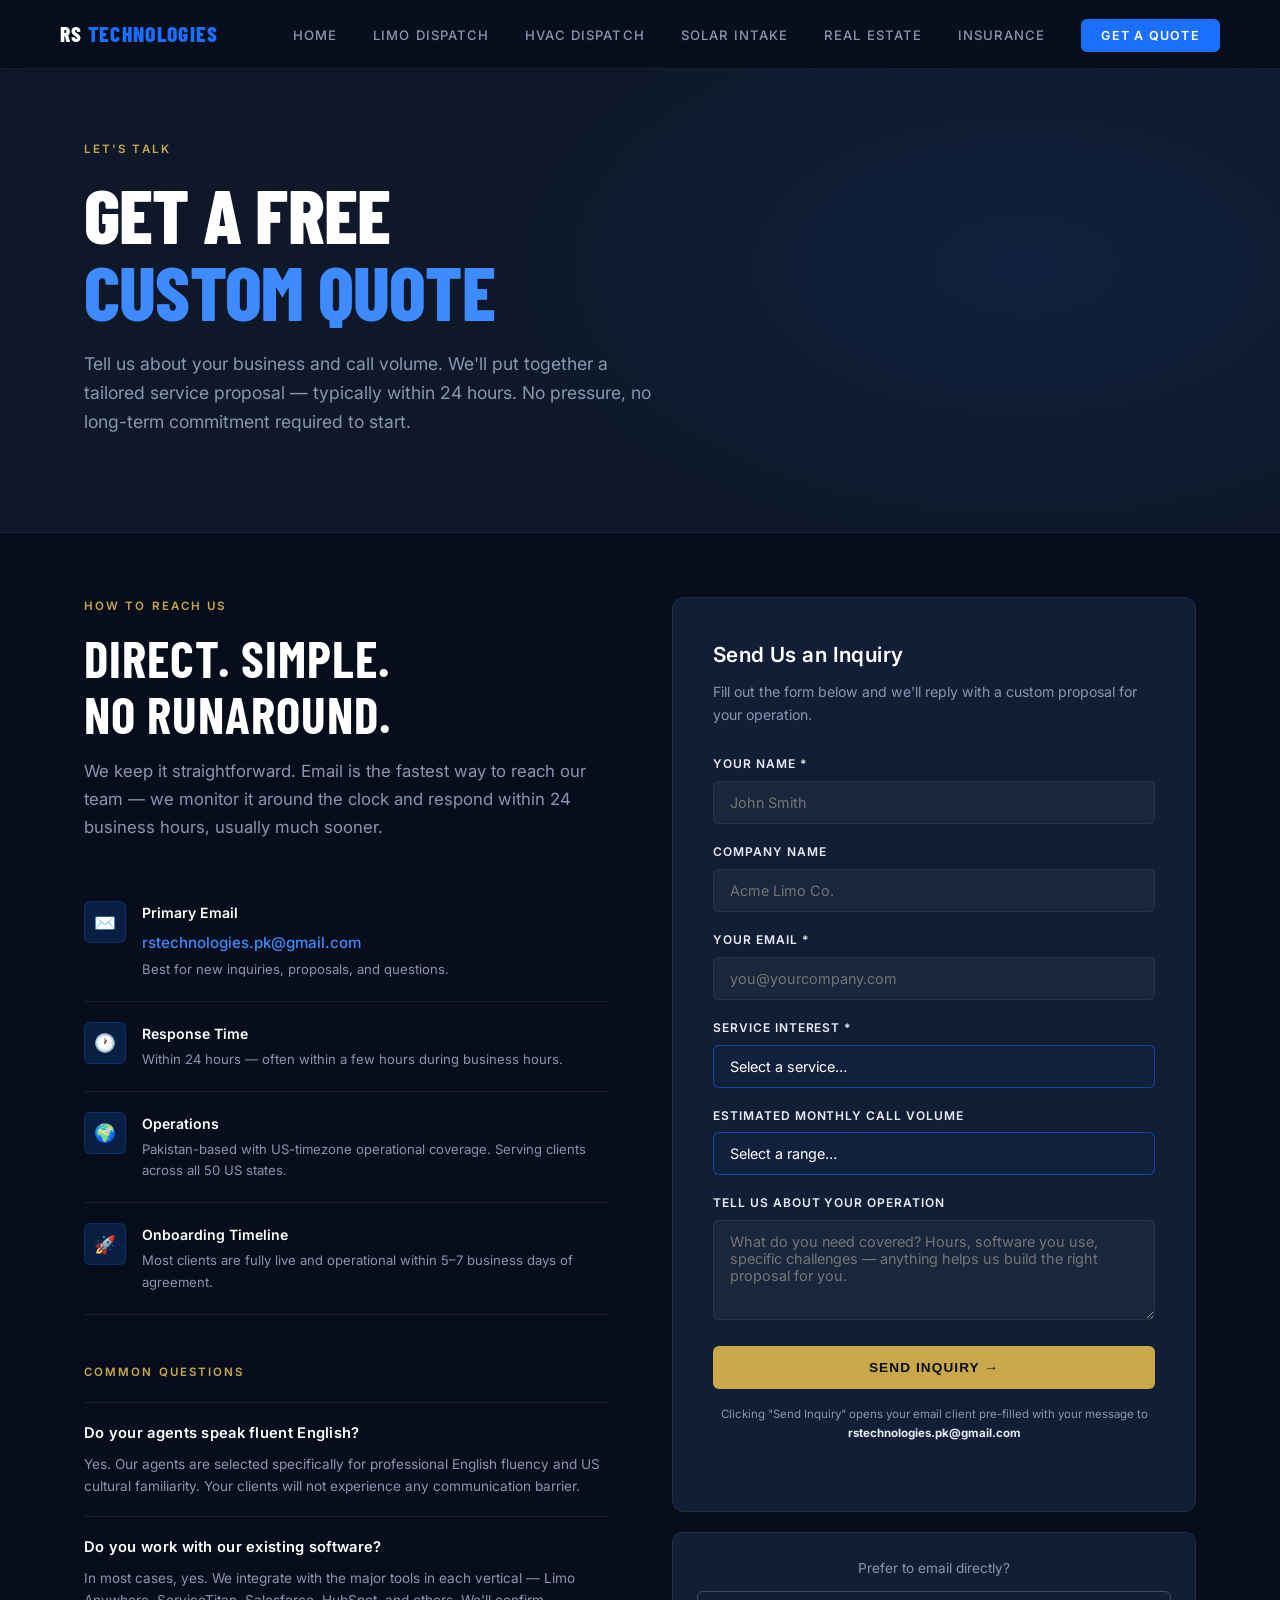
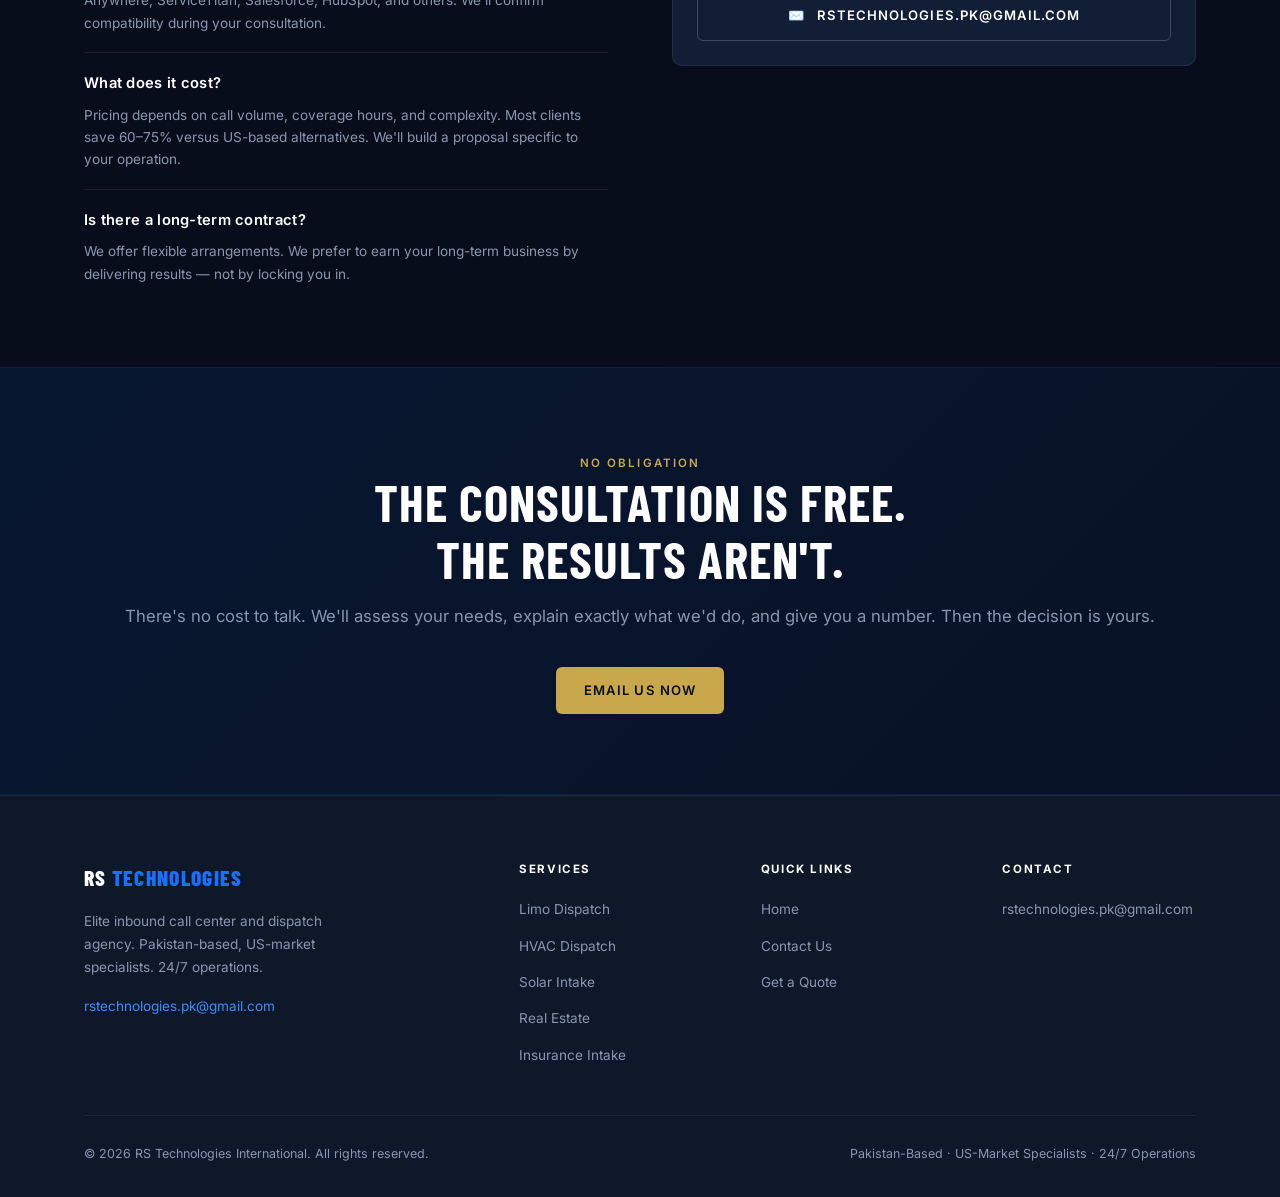
==== commit 126af159: "Add Insurance and Insurance Intake links to contact.html" ====
--- a/contact.html
+++ b/contact.html
@@ -24,6 +24,7 @@
       <li><a href="hvac.html">HVAC Dispatch</a></li>
       <li><a href="solar.html">Solar Intake</a></li>
       <li><a href="real-estate.html">Real Estate</a></li>
+      <li><a href="insurance.html">Insurance</a></li>
       <li><a href="contact.html" class="nav-cta active">Get a Quote</a></li>
     </ul>
     <button class="nav-toggle" aria-label="Toggle navigation">
@@ -207,6 +208,7 @@
           <li><a href="hvac.html">HVAC Dispatch</a></li>
           <li><a href="solar.html">Solar Intake</a></li>
           <li><a href="real-estate.html">Real Estate</a></li>
+          <li><a href="insurance.html">Insurance Intake</a></li>
         </ul>
       </div>
       <div class="footer-col">
